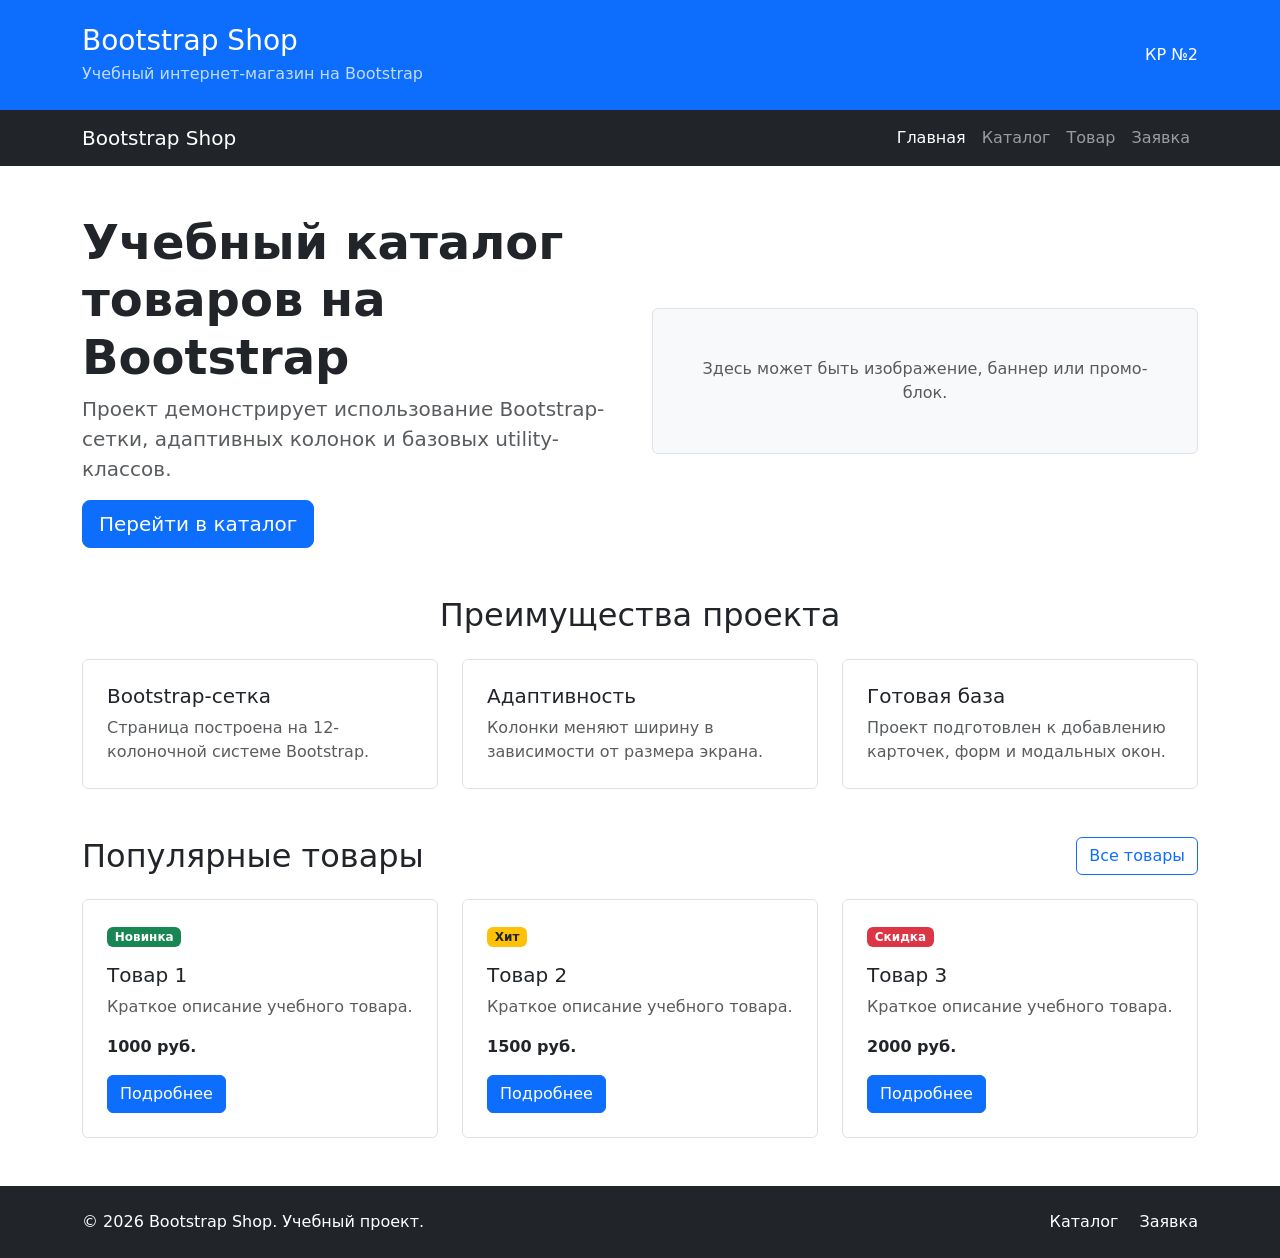
==== index.html @ 0fa67903 "feat: create Bootstrap grid homepage" ====
<!DOCTYPE html>
<html lang="ru">
<head>
  <meta charset="UTF-8">
  <meta name="viewport" content="width=device-width, initial-scale=1.0">
  <title>Главная - Bootstrap Shop</title>
  <link
  href="https://cdn.jsdelivr.net/npm/bootstrap@5.3.3/dist/css/bootstrap.min.css"
  rel="stylesheet"
  >
  <link rel="stylesheet" href="css/custom.css">
</head>
<body>
  <header class="bg-primary text-white py-4">
    <div class="container">
      <div class="row align-items-center">
        <div class="col-12 col-md-8">
          <h1 class="h3 mb-1">Bootstrap Shop</h1>
          <p class="mb-0 opacity-75">
            Учебный интернет-магазин на Bootstrap
          </p>
        </div>

        <div class="col-12 col-md-4 text-md-end mt-3 mt-md-0">
          <span class="col-12 col-md-4 text-md-end mt-3 mt-md-0">
            КР №2
          </span>
        </div>
      </div>
    </div>
  </header>

  <nav class="navbar navbar-expand-lg navbar-dark bg-dark">
    <div class="container">
      <a class="navbar-brand" href="index.html">Bootstrap Shop</a>

      <button
        class="navbar-toggler"
        type="button"
        data-bs-toggle="collapse"
        data-bs-target="#mainNavbar"
        aria-controls="mainNavbar"
        aria-expanded="false"
        aria-label="Переключить навигацию"
      >
        <span class="navbar-toggler-icon"></span>
      </button>

      <div class="collapse navbar-collapse" id="mainNavbar">
        <ul class="navbar-nav ms-auto">
          <li class="nav-item">
            <a class="nav-link active" aria-current="page" href="index.html">
              Главная
            </a>
          </li>
          <li class="nav-item">
            <a class="nav-link" href="catalog.html">Каталог</a>
          </li>
          <li class="nav-item">
            <a class="nav-link" href="product.html">Товар</a>
          </li>
          <li class="nav-item">
            <a class="nav-link" href="order.html">Заявка</a>
          </li>
        </ul>
      </div>
    </div>
  </nav>

  <main>
    <section class="container my-5">
      <div class="row align-items-center g-4">
        <div class="col-12 col-lg-6">
          <h2 class="display-5 fw-bold">
            Учебный каталог товаров на Bootstrap
          </h2>
          <p class="lead text-muted">
            Проект демонстрирует использование Bootstrap-сетки,
            адаптивных колонок и базовых utility-классов.
          </p>
          <a class="btn btn-primary btn-lg" href="catalog.html">
            Перейти в каталог
          </a>
        </div>

        <div class="col-12 col-lg-6">
          <div class="p-5 bg-light border rounded text-center">
            <p class="mb-0 text-muted">
              Здесь может быть изображение, баннер или промо-блок.
            </p>
          </div>
        </div>
      </div>
    </section>

    <section class="container my-5">
      <h2 class="text-center mb-4">Преимущества проекта</h2>

      <div class="row g-4">
        <div class="col-12 col-md-4">
          <div class="p-4 border rounded h-100 bg-white">
            <h3 class="h5">Bootstrap-сетка</h3>
            <p class="mb-0 text-muted">
              Страница построена на 12-колоночной системе Bootstrap.
            </p>
          </div>
        </div>

        <div class="col-12 col-md-4">
          <div class="p-4 border rounded h-100 bg-white">
            <h3 class="h5">Адаптивность</h3>
            <p class="mb-0 text-muted">
              Колонки меняют ширину в зависимости от размера экрана.
            </p>
          </div>
        </div>

        <div class="col-12 col-md-4">
          <div class="p-4 border rounded h-100 bg-white">
            <h3 class="h5">Готовая база</h3>
            <p class="mb-0 text-muted">
              Проект подготовлен к добавлению карточек, форм и модальных окон.
            </p>
          </div>
        </div>
      </div>
    </section>

    <section class="container my-5">
      <div class="d-flex justify-content-between align-items-center mb-4">
        <h2 class="mb-0">Популярные товары</h2>
        <a class="btn btn-outline-primary" href="catalog.html">
          Все товары
        </a>
      </div>

      <div class="row g-4">
        <div class="col-12 col-md-6 col-lg-4">
          <div class="border rounded h-100 p-4">
            <span class="badge bg-success mb-3">Новинка</span>
            <h3 class="h5">Товар 1</h3>
            <p class="text-muted">
              Краткое описание учебного товара.
            </p>
            <p class="fw-bold mb-3">1000 руб.</p>
            <a class="btn btn-primary" href="product.html">
              Подробнее
            </a>
          </div>
        </div>

        <div class="col-12 col-md-6 col-lg-4">
          <div class="border rounded h-100 p-4">
            <span class="badge bg-warning text-dark mb-3">Хит</span>
            <h3 class="h5">Товар 2</h3>
            <p class="text-muted">
              Краткое описание учебного товара.
            </p>
            <p class="fw-bold mb-3">1500 руб.</p>
            <a class="btn btn-primary" href="product.html">
              Подробнее
            </a>
          </div>
        </div>

        <div class="col-12 col-md-6 col-lg-4">
          <div class="border rounded h-100 p-4">
            <span class="badge bg-danger mb-3">Скидка</span>
            <h3 class="h5">Товар 3</h3>
            <p class="text-muted">
              Краткое описание учебного товара.
            </p>
            <p class="fw-bold mb-3">2000 руб.</p>
            <a class="btn btn-primary" href="product.html">
              Подробнее
            </a>
          </div>
        </div>
      </div>
    </section>
  </main>

  <footer class="bg-dark text-white py-4 mt-5">
    <div class="container">
      <div class="row align-items-center g-3">
        <div class="col-12 col-md-6">
          <p class="mb-0">
            &copy; 2026 Bootstrap Shop. Учебный проект.
          </p>
        </div>

        <div class="col-12 col-md-6 text-md-end">
          <a class="text-white text-decoration-none me-3" href="catalog.html">
            Каталог
          </a>
          <a class="text-white text-decoration-none" href="order.html">
            Заявка
          </a>
        </div>
      </div>
    </div>
  </footer>

  <script>
    src="https://cdn.jsdelivr.net/npm/bootstrap@5.3.3/dist/js/bootstrap.bundle.min.js"
  </script>
</body>
</html>
---- css/custom.css ----
body {
  min-height: 100vh;
}

.placeholder-box {
  min-height: 240px;
}
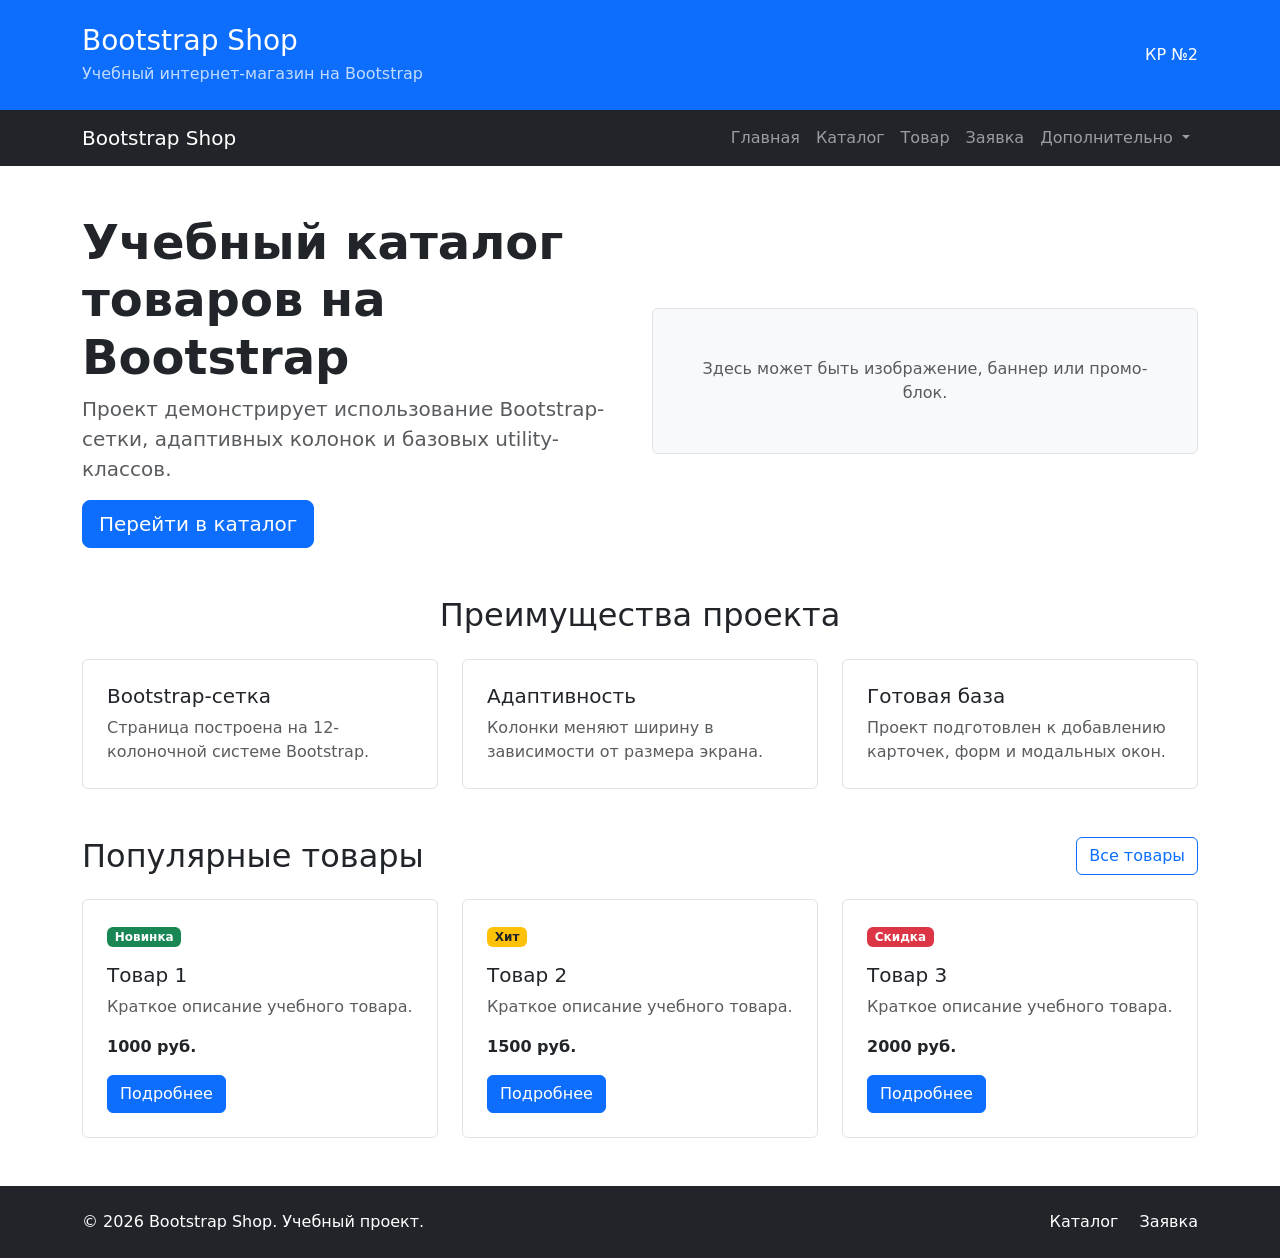
==== commit d4f33af7: "feat: add Bootstrap components pages" ====
--- a/index.html
+++ b/index.html
@@ -49,23 +49,42 @@
       <div class="collapse navbar-collapse" id="mainNavbar">
         <ul class="navbar-nav ms-auto">
           <li class="nav-item">
-            <a class="nav-link active" aria-current="page" href="index.html">
-              Главная
-            </a>
-          </li>
+            <a class="nav-link" href="index.html">Главная</a>
+          </li>
+
           <li class="nav-item">
             <a class="nav-link" href="catalog.html">Каталог</a>
           </li>
+
           <li class="nav-item">
             <a class="nav-link" href="product.html">Товар</a>
           </li>
+
           <li class="nav-item">
             <a class="nav-link" href="order.html">Заявка</a>
+          </li>
+
+          <li class="nav-item dropdown">
+            <a
+              class="nav-link dropdown-toggle"
+              href="#"
+              role="button"
+              data-bs-toggle="dropdown"
+              aria-expanded="false"
+            >
+              Дополнительно
+            </a>
+            <ul class="dropdown-menu">
+              <li><a class="dropdown-item" href="catalog.html">Все товары</a></li>
+              <li><a class="dropdown-item" href="order.html">Оформить заявку</a></li>
+              <li><a class="dropdown-item" href="index.html#popular">Популярное</a></li>
+            </ul>
           </li>
         </ul>
       </div>
     </div>
   </nav>
+
 
   <main>
     <section class="container my-5">
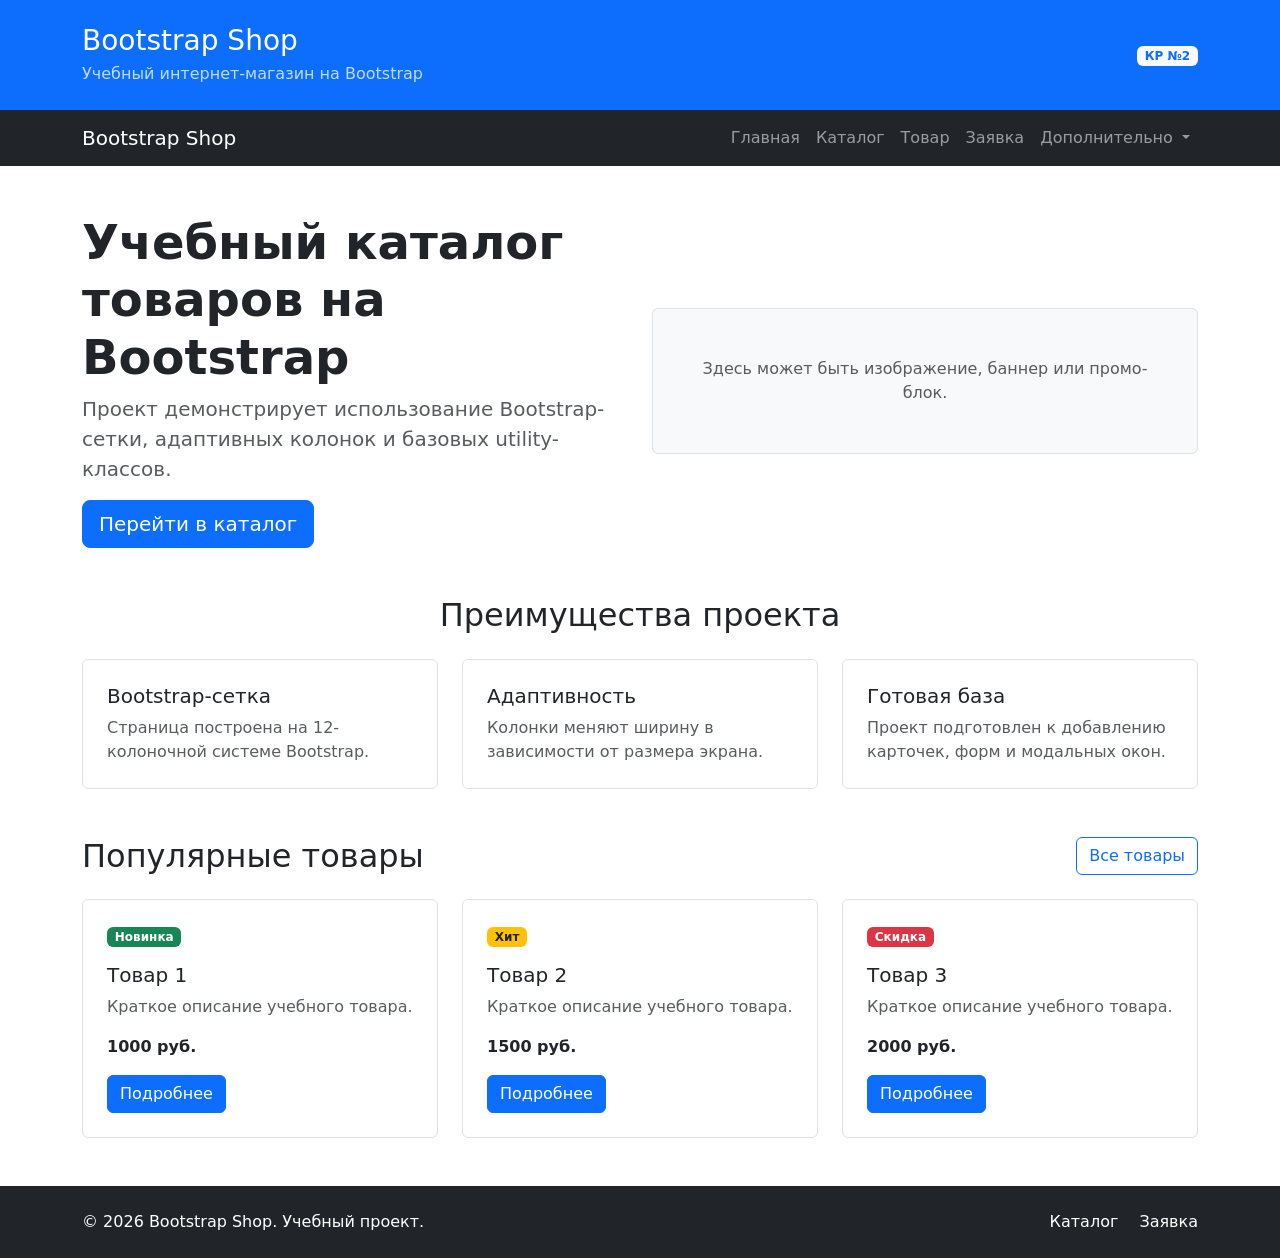
==== commit 2759a5ae: "fix: correct Bootstrap setup and form navigation" ====
--- a/index.html
+++ b/index.html
@@ -5,7 +5,7 @@
   <meta name="viewport" content="width=device-width, initial-scale=1.0">
   <title>Главная - Bootstrap Shop</title>
   <link
-  href="https://cdn.jsdelivr.net/npm/bootstrap@5.3.3/dist/css/bootstrap.min.css"
+  href="https://cdn.jsdelivr.net/npm/bootstrap@5.3.8/dist/css/bootstrap.min.css"
   rel="stylesheet"
   >
   <link rel="stylesheet" href="css/custom.css">
@@ -22,7 +22,7 @@
         </div>
 
         <div class="col-12 col-md-4 text-md-end mt-3 mt-md-0">
-          <span class="col-12 col-md-4 text-md-end mt-3 mt-md-0">
+          <span class="badge bg-light text-primary">
             КР №2
           </span>
         </div>
@@ -145,7 +145,7 @@
       </div>
     </section>
 
-    <section class="container my-5">
+    <section class="container my-5" id="popular">
       <div class="d-flex justify-content-between align-items-center mb-4">
         <h2 class="mb-0">Популярные товары</h2>
         <a class="btn btn-outline-primary" href="catalog.html">
@@ -220,8 +220,8 @@
     </div>
   </footer>
 
-  <script>
-    src="https://cdn.jsdelivr.net/npm/bootstrap@5.3.3/dist/js/bootstrap.bundle.min.js"
-  </script>
+  <script
+    src="https://cdn.jsdelivr.net/npm/bootstrap@5.3.8/dist/js/bootstrap.bundle.min.js"
+  ></script>
 </body>
 </html>
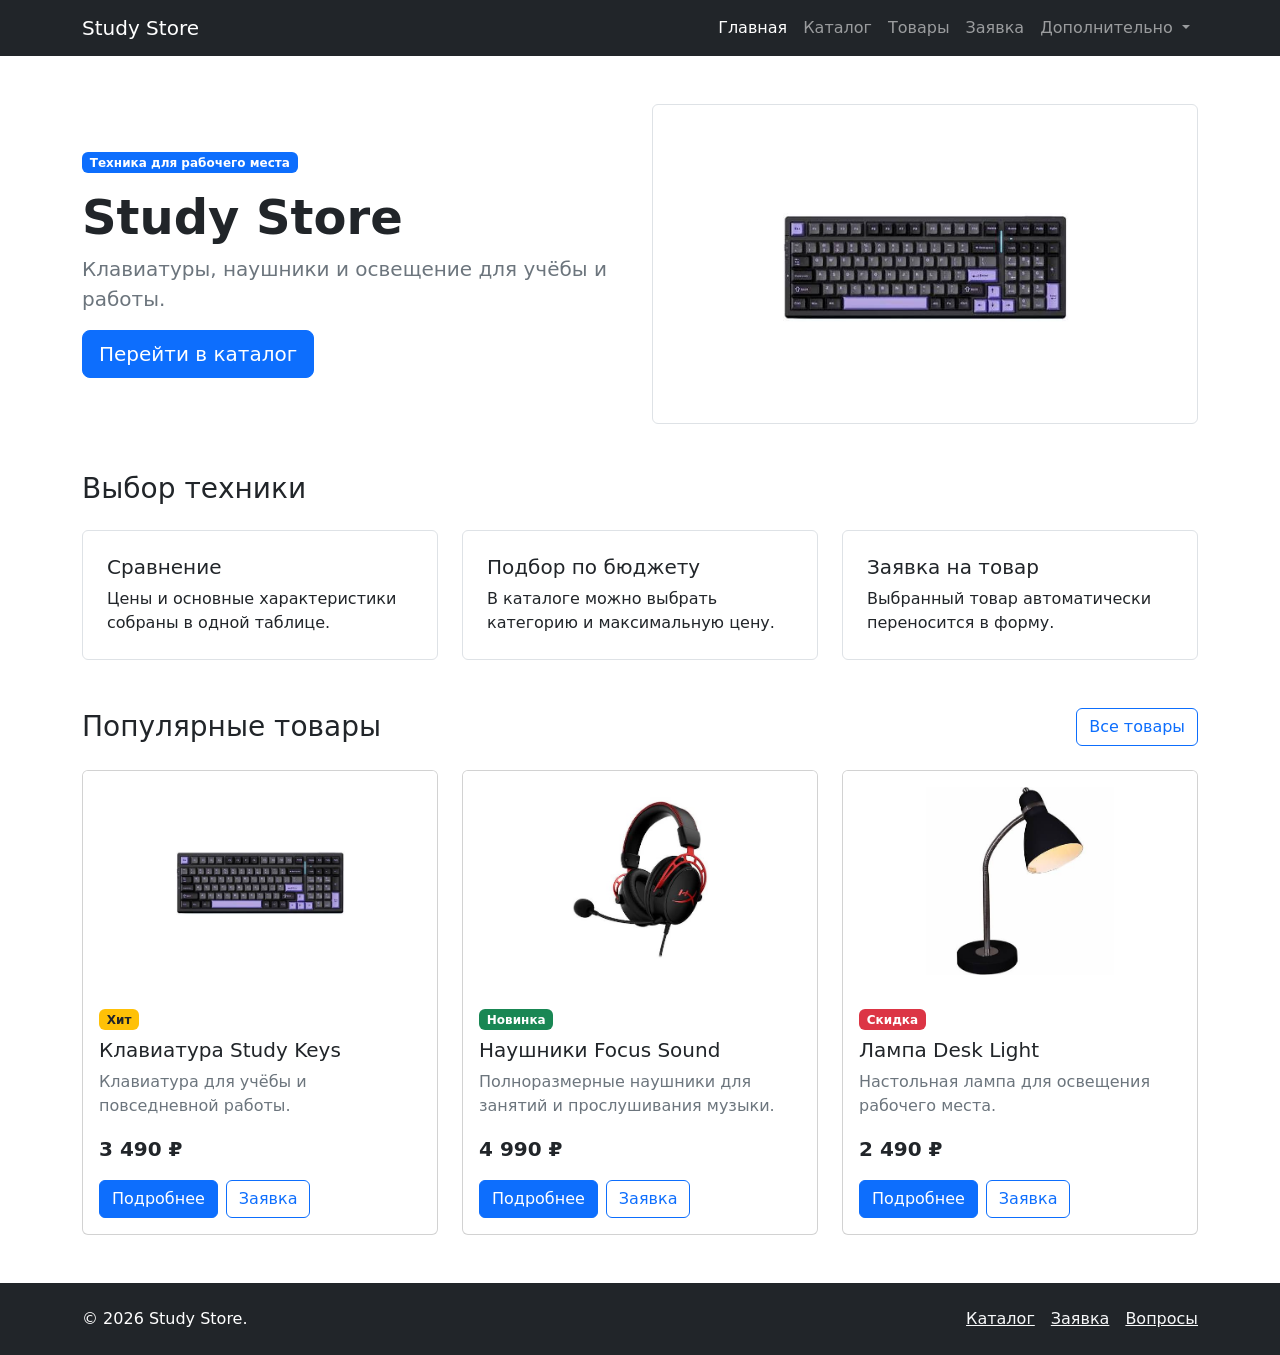
==== commit c005712f: "Завершить КР №2: магазин на Bootstrap" ====
--- a/index.html
+++ b/index.html
@@ -1,227 +1,180 @@
 <!DOCTYPE html>
 <html lang="ru">
-<head>
-  <meta charset="UTF-8">
-  <meta name="viewport" content="width=device-width, initial-scale=1.0">
-  <title>Главная - Bootstrap Shop</title>
-  <link
-  href="https://cdn.jsdelivr.net/npm/bootstrap@5.3.8/dist/css/bootstrap.min.css"
-  rel="stylesheet"
-  >
-  <link rel="stylesheet" href="css/custom.css">
-</head>
-<body>
-  <header class="bg-primary text-white py-4">
-    <div class="container">
-      <div class="row align-items-center">
-        <div class="col-12 col-md-8">
-          <h1 class="h3 mb-1">Bootstrap Shop</h1>
-          <p class="mb-0 opacity-75">
-            Учебный интернет-магазин на Bootstrap
-          </p>
-        </div>
-
-        <div class="col-12 col-md-4 text-md-end mt-3 mt-md-0">
-          <span class="badge bg-light text-primary">
-            КР №2
+  <head>
+    <meta charset="UTF-8">
+    <meta name="viewport" content="width=device-width, initial-scale=1.0">
+    <meta name="description" content="Главная. Каталог техники для рабочего места.">
+    <title>Главная — Study Store</title>
+    <link rel="stylesheet" href="vendor/bootstrap/css/bootstrap.min.css">
+    <link rel="stylesheet" href="css/custom.css">
+  </head>
+  <body class="d-flex flex-column min-vh-100">
+    <a class="visually-hidden-focusable p-2" href="#main">Перейти к содержимому</a>
+    <nav class="navbar navbar-expand-lg navbar-dark bg-dark">
+      <div class="container">
+        <a class="navbar-brand" href="index.html">Study Store</a>
+        <button
+          class="navbar-toggler"
+          type="button"
+          data-bs-toggle="collapse"
+          data-bs-target="#mainNavbar"
+          aria-controls="mainNavbar"
+          aria-expanded="false"
+          aria-label="Переключить навигацию"
+          >
+          <span class="navbar-toggler-icon">
           </span>
+        </button>
+        <div class="collapse navbar-collapse" id="mainNavbar">
+          <ul class="navbar-nav ms-auto">
+            <li class="nav-item">
+              <a class="nav-link active" aria-current="page" href="index.html">Главная</a>
+            </li>
+            <li class="nav-item">
+              <a class="nav-link" href="catalog.html">Каталог</a>
+            </li>
+            <li class="nav-item">
+              <a class="nav-link" href="product.html">Товары</a>
+            </li>
+            <li class="nav-item">
+              <a class="nav-link" href="order.html">Заявка</a>
+            </li>
+            <li class="nav-item dropdown">
+              <a
+                class="nav-link dropdown-toggle"
+                href="#"
+                role="button"
+                data-bs-toggle="dropdown"
+                aria-expanded="false"
+                >
+                Дополнительно
+              </a>
+              <ul class="dropdown-menu">
+                <li>
+                  <a class="dropdown-item" href="catalog.html">Все товары</a>
+                </li>
+                <li>
+                  <a class="dropdown-item" href="order.html">Оформить заявку</a>
+                </li>
+                <li>
+                  <a class="dropdown-item" href="index.html#popular">Популярное</a>
+                </li>
+              </ul>
+            </li>
+          </ul>
         </div>
       </div>
-    </div>
-  </header>
-
-  <nav class="navbar navbar-expand-lg navbar-dark bg-dark">
-    <div class="container">
-      <a class="navbar-brand" href="index.html">Bootstrap Shop</a>
-
-      <button
-        class="navbar-toggler"
-        type="button"
-        data-bs-toggle="collapse"
-        data-bs-target="#mainNavbar"
-        aria-controls="mainNavbar"
-        aria-expanded="false"
-        aria-label="Переключить навигацию"
-      >
-        <span class="navbar-toggler-icon"></span>
-      </button>
-
-      <div class="collapse navbar-collapse" id="mainNavbar">
-        <ul class="navbar-nav ms-auto">
-          <li class="nav-item">
-            <a class="nav-link" href="index.html">Главная</a>
-          </li>
-
-          <li class="nav-item">
-            <a class="nav-link" href="catalog.html">Каталог</a>
-          </li>
-
-          <li class="nav-item">
-            <a class="nav-link" href="product.html">Товар</a>
-          </li>
-
-          <li class="nav-item">
-            <a class="nav-link" href="order.html">Заявка</a>
-          </li>
-
-          <li class="nav-item dropdown">
-            <a
-              class="nav-link dropdown-toggle"
-              href="#"
-              role="button"
-              data-bs-toggle="dropdown"
-              aria-expanded="false"
-            >
-              Дополнительно
-            </a>
-            <ul class="dropdown-menu">
-              <li><a class="dropdown-item" href="catalog.html">Все товары</a></li>
-              <li><a class="dropdown-item" href="order.html">Оформить заявку</a></li>
-              <li><a class="dropdown-item" href="index.html#popular">Популярное</a></li>
-            </ul>
-          </li>
-        </ul>
-      </div>
-    </div>
-  </nav>
-
-
-  <main>
-    <section class="container my-5">
-      <div class="row align-items-center g-4">
-        <div class="col-12 col-lg-6">
-          <h2 class="display-5 fw-bold">
-            Учебный каталог товаров на Bootstrap
-          </h2>
-          <p class="lead text-muted">
-            Проект демонстрирует использование Bootstrap-сетки,
-            адаптивных колонок и базовых utility-классов.
-          </p>
-          <a class="btn btn-primary btn-lg" href="catalog.html">
-            Перейти в каталог
-          </a>
-        </div>
-
-        <div class="col-12 col-lg-6">
-          <div class="p-5 bg-light border rounded text-center">
-            <p class="mb-0 text-muted">
-              Здесь может быть изображение, баннер или промо-блок.
-            </p>
+    </nav>
+    <main id="main">
+      <section class="container py-5">
+        <div class="row align-items-center g-4">
+          <div class="col-12 col-lg-6">
+            <span class="badge text-bg-primary mb-3">Техника для рабочего места</span>
+            <h1 class="display-5 fw-bold">Study Store</h1>
+            <p class="lead text-secondary">Клавиатуры, наушники и освещение для учёбы и работы.</p>
+            <a class="btn btn-primary btn-lg" href="catalog.html">Перейти в каталог</a>
+          </div>
+          <div class="col-12 col-lg-6">
+            <img class="img-fluid hero-image rounded border" src="images/keyboard.jpeg" alt="Клавиатура Study Keys" width="600" height="400">
           </div>
         </div>
-      </div>
-    </section>
-
-    <section class="container my-5">
-      <h2 class="text-center mb-4">Преимущества проекта</h2>
-
-      <div class="row g-4">
-        <div class="col-12 col-md-4">
-          <div class="p-4 border rounded h-100 bg-white">
-            <h3 class="h5">Bootstrap-сетка</h3>
-            <p class="mb-0 text-muted">
-              Страница построена на 12-колоночной системе Bootstrap.
-            </p>
+      </section>
+      <section class="container pb-5" aria-labelledby="benefits-title">
+        <h2 id="benefits-title" class="h3 mb-4">Выбор техники</h2>
+        <div class="row g-4">
+          <div class="col-12 col-md-4">
+            <div class="border rounded p-4 h-100">
+              <h3 class="h5">Сравнение</h3>
+              <p class="mb-0">Цены и основные характеристики собраны в одной таблице.</p>
+            </div>
+          </div>
+          <div class="col-12 col-md-4">
+            <div class="border rounded p-4 h-100">
+              <h3 class="h5">Подбор по бюджету</h3>
+              <p class="mb-0">В каталоге можно выбрать категорию и максимальную цену.</p>
+            </div>
+          </div>
+          <div class="col-12 col-md-4">
+            <div class="border rounded p-4 h-100">
+              <h3 class="h5">Заявка на товар</h3>
+              <p class="mb-0">Выбранный товар автоматически переносится в форму.</p>
+            </div>
           </div>
         </div>
-
-        <div class="col-12 col-md-4">
-          <div class="p-4 border rounded h-100 bg-white">
-            <h3 class="h5">Адаптивность</h3>
-            <p class="mb-0 text-muted">
-              Колонки меняют ширину в зависимости от размера экрана.
-            </p>
+      </section>
+      <section id="popular" class="container pb-5" aria-labelledby="popular-title">
+        <div class="d-flex flex-wrap justify-content-between align-items-center gap-3 mb-4">
+          <h2 id="popular-title" class="h3 mb-0">Популярные товары</h2>
+          <a class="btn btn-outline-primary" href="catalog.html">Все товары</a>
+        </div>
+        <div class="row g-4">
+          <div class="col-12 col-md-6 col-lg-4">
+            <article class="card h-100 product-card">
+              <img src="images/keyboard.jpeg" class="card-img-top" alt="Клавиатура Study Keys" width="600" height="400" loading="lazy">
+              <div class="card-body d-flex flex-column">
+                <div>
+                  <span class="badge bg-warning text-dark mb-2">Хит</span>
+                </div>
+                <h3 class="h5 card-title">Клавиатура Study Keys</h3>
+                <p class="card-text text-secondary">Клавиатура для учёбы и повседневной работы.</p>
+                <p class="fw-bold fs-5 mt-auto">3 490 ₽</p>
+                <div class="d-flex flex-wrap gap-2">
+                  <a href="product.html#keyboard" class="btn btn-primary">Подробнее</a>
+                  <a href="order.html?product=keyboard" class="btn btn-outline-primary">Заявка</a>
+                </div>
+              </div>
+            </article>
+          </div>
+          <div class="col-12 col-md-6 col-lg-4">
+            <article class="card h-100 product-card">
+              <img src="images/headphones.jpeg" class="card-img-top" alt="Наушники Focus Sound" width="600" height="400" loading="lazy">
+              <div class="card-body d-flex flex-column">
+                <div>
+                  <span class="badge bg-success mb-2">Новинка</span>
+                </div>
+                <h3 class="h5 card-title">Наушники Focus Sound</h3>
+                <p class="card-text text-secondary">Полноразмерные наушники для занятий и прослушивания музыки.</p>
+                <p class="fw-bold fs-5 mt-auto">4 990 ₽</p>
+                <div class="d-flex flex-wrap gap-2">
+                  <a href="product.html#headphones" class="btn btn-primary">Подробнее</a>
+                  <a href="order.html?product=headphones" class="btn btn-outline-primary">Заявка</a>
+                </div>
+              </div>
+            </article>
+          </div>
+          <div class="col-12 col-md-6 col-lg-4">
+            <article class="card h-100 product-card">
+              <img src="images/desk_lamp.jpeg" class="card-img-top" alt="Лампа Desk Light" width="600" height="400" loading="lazy">
+              <div class="card-body d-flex flex-column">
+                <div>
+                  <span class="badge bg-danger mb-2">Скидка</span>
+                </div>
+                <h3 class="h5 card-title">Лампа Desk Light</h3>
+                <p class="card-text text-secondary">Настольная лампа для освещения рабочего места.</p>
+                <p class="fw-bold fs-5 mt-auto">2 490 ₽</p>
+                <div class="d-flex flex-wrap gap-2">
+                  <a href="product.html#lamp" class="btn btn-primary">Подробнее</a>
+                  <a href="order.html?product=lamp" class="btn btn-outline-primary">Заявка</a>
+                </div>
+              </div>
+            </article>
           </div>
         </div>
-
-        <div class="col-12 col-md-4">
-          <div class="p-4 border rounded h-100 bg-white">
-            <h3 class="h5">Готовая база</h3>
-            <p class="mb-0 text-muted">
-              Проект подготовлен к добавлению карточек, форм и модальных окон.
-            </p>
-          </div>
+      </section>
+    </main>
+    <footer class="bg-dark text-white py-4 mt-auto">
+      <div class="container d-flex flex-column flex-md-row justify-content-between gap-3">
+        <p class="mb-0">© 2026 Study Store.</p>
+        <div class="d-flex flex-wrap gap-3">
+          <a class="link-light" href="catalog.html">Каталог</a>
+          <a class="link-light" href="order.html">Заявка</a>
+          <a class="link-light" href="product.html#faq">Вопросы</a>
         </div>
       </div>
-    </section>
-
-    <section class="container my-5" id="popular">
-      <div class="d-flex justify-content-between align-items-center mb-4">
-        <h2 class="mb-0">Популярные товары</h2>
-        <a class="btn btn-outline-primary" href="catalog.html">
-          Все товары
-        </a>
-      </div>
-
-      <div class="row g-4">
-        <div class="col-12 col-md-6 col-lg-4">
-          <div class="border rounded h-100 p-4">
-            <span class="badge bg-success mb-3">Новинка</span>
-            <h3 class="h5">Товар 1</h3>
-            <p class="text-muted">
-              Краткое описание учебного товара.
-            </p>
-            <p class="fw-bold mb-3">1000 руб.</p>
-            <a class="btn btn-primary" href="product.html">
-              Подробнее
-            </a>
-          </div>
-        </div>
-
-        <div class="col-12 col-md-6 col-lg-4">
-          <div class="border rounded h-100 p-4">
-            <span class="badge bg-warning text-dark mb-3">Хит</span>
-            <h3 class="h5">Товар 2</h3>
-            <p class="text-muted">
-              Краткое описание учебного товара.
-            </p>
-            <p class="fw-bold mb-3">1500 руб.</p>
-            <a class="btn btn-primary" href="product.html">
-              Подробнее
-            </a>
-          </div>
-        </div>
-
-        <div class="col-12 col-md-6 col-lg-4">
-          <div class="border rounded h-100 p-4">
-            <span class="badge bg-danger mb-3">Скидка</span>
-            <h3 class="h5">Товар 3</h3>
-            <p class="text-muted">
-              Краткое описание учебного товара.
-            </p>
-            <p class="fw-bold mb-3">2000 руб.</p>
-            <a class="btn btn-primary" href="product.html">
-              Подробнее
-            </a>
-          </div>
-        </div>
-      </div>
-    </section>
-  </main>
-
-  <footer class="bg-dark text-white py-4 mt-5">
-    <div class="container">
-      <div class="row align-items-center g-3">
-        <div class="col-12 col-md-6">
-          <p class="mb-0">
-            &copy; 2026 Bootstrap Shop. Учебный проект.
-          </p>
-        </div>
-
-        <div class="col-12 col-md-6 text-md-end">
-          <a class="text-white text-decoration-none me-3" href="catalog.html">
-            Каталог
-          </a>
-          <a class="text-white text-decoration-none" href="order.html">
-            Заявка
-          </a>
-        </div>
-      </div>
-    </div>
-  </footer>
-
-  <script
-    src="https://cdn.jsdelivr.net/npm/bootstrap@5.3.8/dist/js/bootstrap.bundle.min.js"
-  ></script>
-</body>
-</html>+    </footer>
+    <script src="vendor/bootstrap/js/bootstrap.bundle.min.js">
+    </script>
+    <script src="js/main.js">
+    </script>
+  </body>
+</html>
--- a/css/custom.css
+++ b/css/custom.css
@@ -0,0 +1,51 @@
+/* оставляет небольшой зазор при переходе по якорям */
+html {
+  scroll-padding-top: 1rem;
+}
+
+body {
+  background-color: #fff;
+}
+
+/* contain сохраняет товар целиком, без обрезки фотографии. */
+.card-img-top {
+  height: 220px;
+  padding: 1rem;
+  object-fit: contain;
+  background-color: #fff;
+}
+
+/* ограничение крупных фото */
+.hero-image,
+.product-image {
+  width: 100%;
+  max-height: 320px;
+  object-fit: contain;
+}
+
+.product-card {
+  transition: border-color 0.15s ease;
+}
+
+.product-card:hover,
+.product-card:focus-within {
+  border-color: var(--bs-primary);
+}
+
+/* На телефоне прокручивается таблица, а слова не ломаются по буквам. */
+.table {
+  min-width: 360px;
+}
+
+@media (max-width: 575.98px) {
+  .hero-image,
+  .product-image {
+    max-height: 240px;
+  }
+}
+
+@media (prefers-reduced-motion: reduce) {
+  .product-card {
+    transition: none;
+  }
+}
